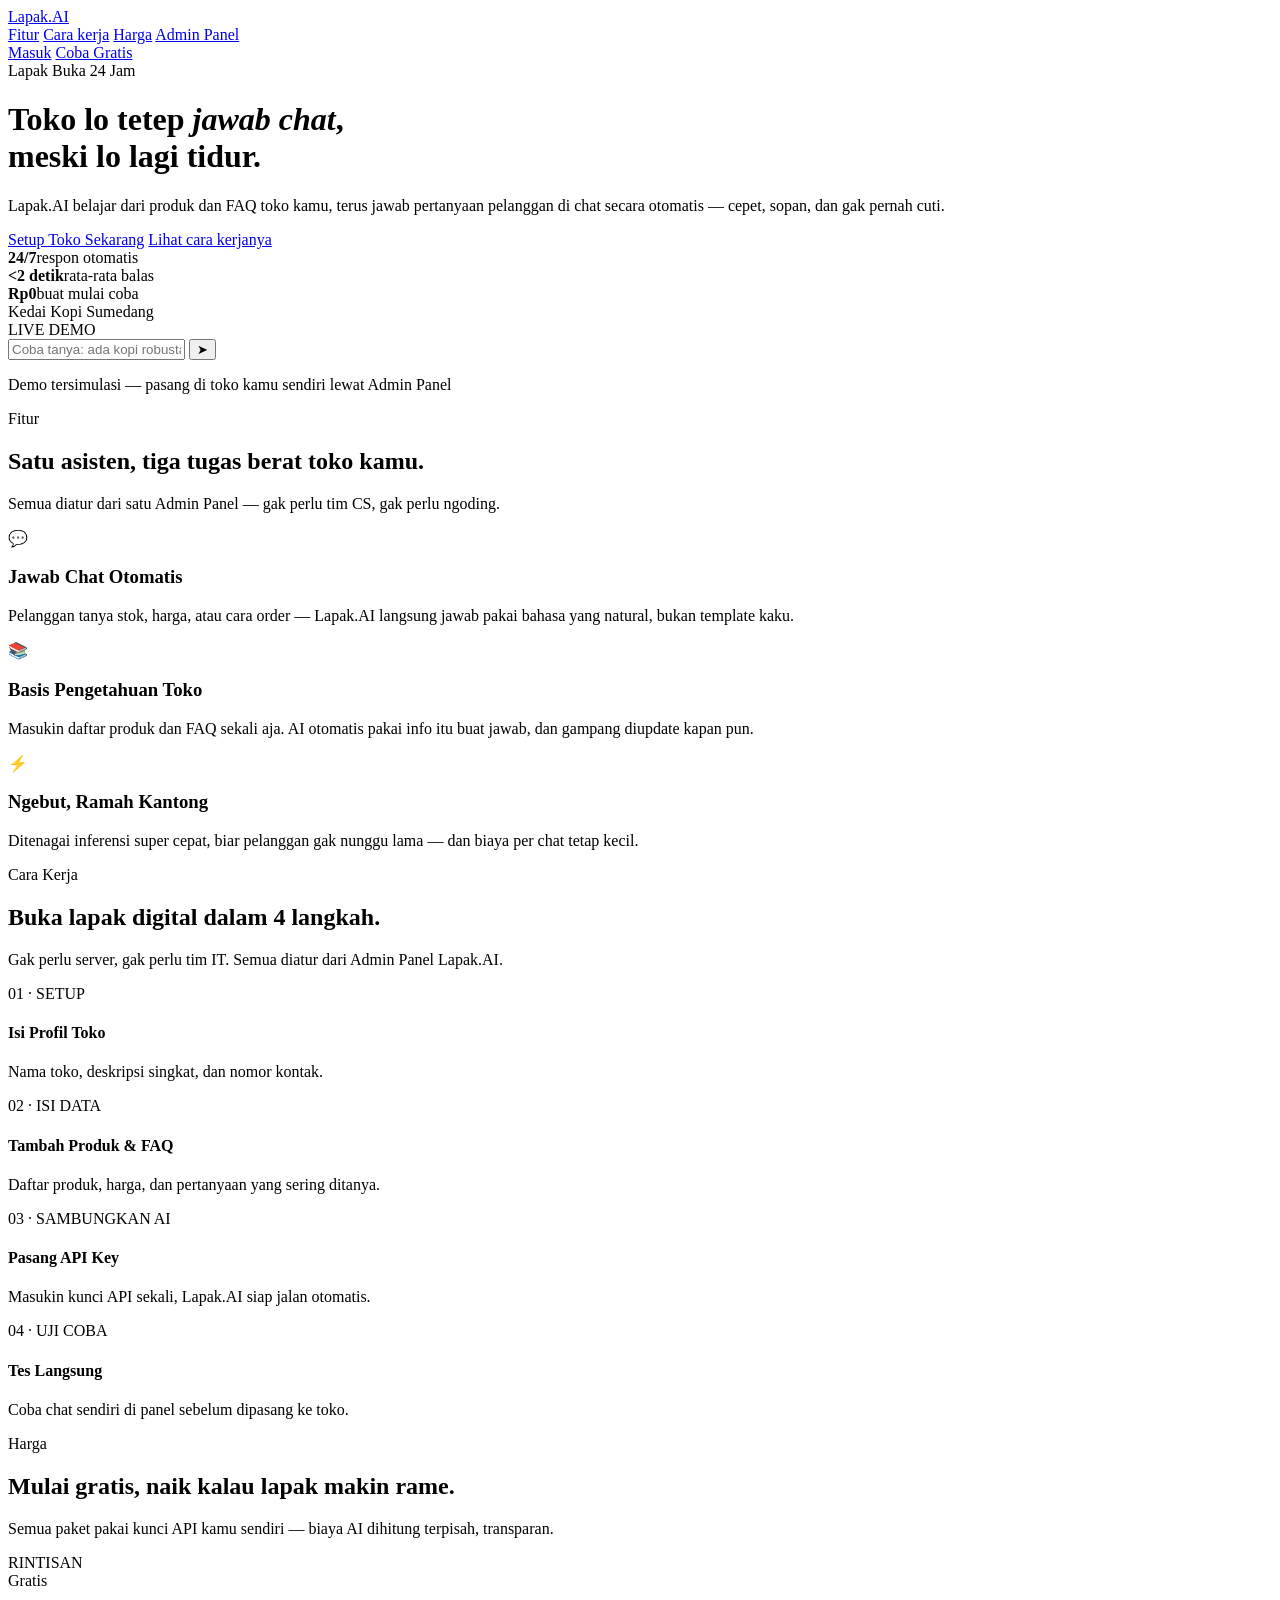
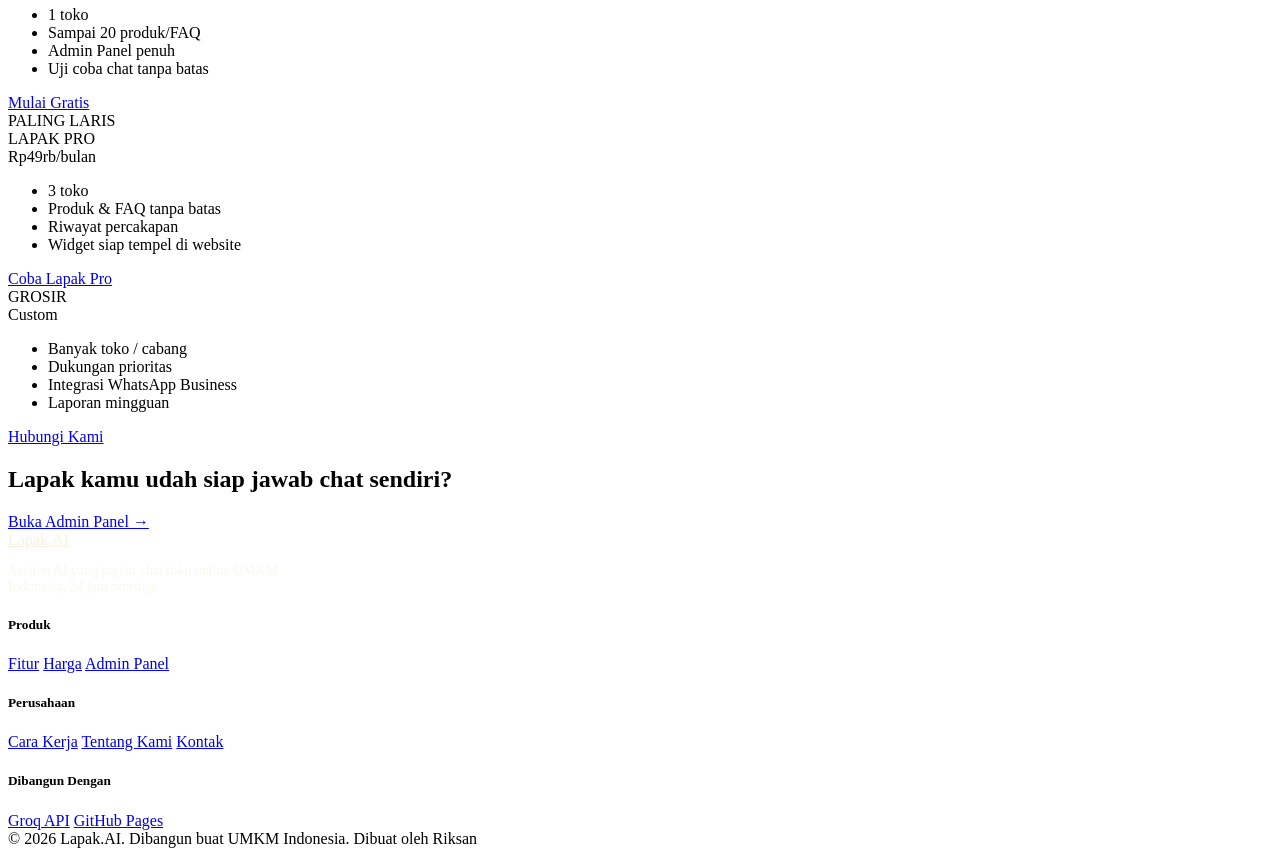
==== index.html @ 5f72999f "Create index.html" ====
<!DOCTYPE html>
<html lang="id">
<head>
<meta charset="UTF-8">
<meta name="viewport" content="width=device-width, initial-scale=1.0">
<title>Lapak.AI — Asisten AI buat Toko Online Kamu</title>
<meta name="description" content="Lapak.AI jagain chat toko online kamu 24 jam. Jawab pertanyaan pelanggan otomatis, kapan aja, tanpa perlu begadang.">
<link rel="stylesheet" href="css/style.css">
</head>
<body>

<nav class="nav">
  <div class="nav-row">
    <a href="index.html" class="brand"><span class="brand-mark"></span>Lapak.AI</a>
    <div class="nav-links">
      <a href="#fitur">Fitur</a>
      <a href="#cara-kerja">Cara kerja</a>
      <a href="#harga">Harga</a>
      <a href="admin.html">Admin Panel</a>
    </div>
    <div class="nav-cta">
      <a href="admin.html" class="btn btn-ghost btn-sm">Masuk</a>
      <a href="admin.html" class="btn btn-coral btn-sm">Coba Gratis</a>
    </div>
  </div>
</nav>

<header class="hero">
  <div class="container hero-grid">
    <div>
      <span class="eyebrow">Lapak Buka 24 Jam</span>
      <h1>Toko lo tetep <em>jawab chat</em>,<br>meski lo lagi tidur.</h1>
      <p class="hero-sub">Lapak.AI belajar dari produk dan FAQ toko kamu, terus jawab pertanyaan pelanggan di chat secara otomatis — cepet, sopan, dan gak pernah cuti.</p>
      <div class="hero-ctas">
        <a href="admin.html" class="btn btn-coral">Setup Toko Sekarang</a>
        <a href="#cara-kerja" class="btn btn-ghost">Lihat cara kerjanya</a>
      </div>
      <div class="hero-proof">
        <div><b>24/7</b>respon otomatis</div>
        <div><b>&lt;2 detik</b>rata-rata balas</div>
        <div><b>Rp0</b>buat mulai coba</div>
      </div>
    </div>

    <div class="signboard" aria-label="Demo percakapan langsung">
      <div class="signboard-head">
        <div class="signboard-title"><span class="signboard-dot"></span>Kedai Kopi Sumedang</div>
        <div class="signboard-tag">LIVE DEMO</div>
      </div>
      <div class="signboard-body" id="demoChat">
        <!-- chat lines injected by js -->
      </div>
      <div class="signboard-input">
        <input type="text" id="demoInput" placeholder="Coba tanya: ada kopi robusta gak?" autocomplete="off">
        <button id="demoSend" aria-label="Kirim">➤</button>
      </div>
      <p class="signboard-hint">Demo tersimulasi — pasang di toko kamu sendiri lewat Admin Panel</p>
    </div>
  </div>
</header>

<section id="fitur">
  <div class="container">
    <div class="section-head">
      <span class="eyebrow">Fitur</span>
      <h2>Satu asisten, tiga tugas berat toko kamu.</h2>
      <p>Semua diatur dari satu Admin Panel — gak perlu tim CS, gak perlu ngoding.</p>
    </div>
    <div class="features-grid">
      <div class="feature-card">
        <div class="feature-icon">💬</div>
        <h3>Jawab Chat Otomatis</h3>
        <p>Pelanggan tanya stok, harga, atau cara order — Lapak.AI langsung jawab pakai bahasa yang natural, bukan template kaku.</p>
      </div>
      <div class="feature-card">
        <div class="feature-icon">📚</div>
        <h3>Basis Pengetahuan Toko</h3>
        <p>Masukin daftar produk dan FAQ sekali aja. AI otomatis pakai info itu buat jawab, dan gampang diupdate kapan pun.</p>
      </div>
      <div class="feature-card">
        <div class="feature-icon">⚡</div>
        <h3>Ngebut, Ramah Kantong</h3>
        <p>Ditenagai inferensi super cepat, biar pelanggan gak nunggu lama — dan biaya per chat tetap kecil.</p>
      </div>
    </div>
  </div>
</section>

<section id="cara-kerja">
  <div class="container">
    <div class="board">
      <div class="section-head">
        <span class="eyebrow on-dark">Cara Kerja</span>
        <h2>Buka lapak digital dalam 4 langkah.</h2>
        <p>Gak perlu server, gak perlu tim IT. Semua diatur dari Admin Panel Lapak.AI.</p>
      </div>
      <div class="board-row">
        <div class="board-item">
          <div class="jam">01 · SETUP</div>
          <h4>Isi Profil Toko</h4>
          <p>Nama toko, deskripsi singkat, dan nomor kontak.</p>
        </div>
        <div class="board-item">
          <div class="jam">02 · ISI DATA</div>
          <h4>Tambah Produk & FAQ</h4>
          <p>Daftar produk, harga, dan pertanyaan yang sering ditanya.</p>
        </div>
        <div class="board-item">
          <div class="jam">03 · SAMBUNGKAN AI</div>
          <h4>Pasang API Key</h4>
          <p>Masukin kunci API sekali, Lapak.AI siap jalan otomatis.</p>
        </div>
        <div class="board-item">
          <div class="jam">04 · UJI COBA</div>
          <h4>Tes Langsung</h4>
          <p>Coba chat sendiri di panel sebelum dipasang ke toko.</p>
        </div>
      </div>
    </div>
  </div>
</section>

<section id="harga">
  <div class="container">
    <div class="section-head">
      <span class="eyebrow">Harga</span>
      <h2>Mulai gratis, naik kalau lapak makin rame.</h2>
      <p>Semua paket pakai kunci API kamu sendiri — biaya AI dihitung terpisah, transparan.</p>
    </div>
    <div class="pricing-grid">
      <div class="price-card">
        <div class="price-name">RINTISAN</div>
        <div class="price-amount">Gratis</div>
        <ul class="price-list">
          <li>1 toko</li>
          <li>Sampai 20 produk/FAQ</li>
          <li>Admin Panel penuh</li>
          <li>Uji coba chat tanpa batas</li>
        </ul>
        <a href="admin.html" class="btn btn-ghost">Mulai Gratis</a>
      </div>
      <div class="price-card featured">
        <span class="price-badge">PALING LARIS</span>
        <div class="price-name">LAPAK PRO</div>
        <div class="price-amount">Rp49rb<span>/bulan</span></div>
        <ul class="price-list">
          <li>3 toko</li>
          <li>Produk & FAQ tanpa batas</li>
          <li>Riwayat percakapan</li>
          <li>Widget siap tempel di website</li>
        </ul>
        <a href="admin.html" class="btn btn-coral">Coba Lapak Pro</a>
      </div>
      <div class="price-card">
        <div class="price-name">GROSIR</div>
        <div class="price-amount">Custom</div>
        <ul class="price-list">
          <li>Banyak toko / cabang</li>
          <li>Dukungan prioritas</li>
          <li>Integrasi WhatsApp Business</li>
          <li>Laporan mingguan</li>
        </ul>
        <a href="admin.html" class="btn btn-ghost">Hubungi Kami</a>
      </div>
    </div>
  </div>
</section>

<section>
  <div class="container">
    <div class="cta-banner">
      <h2>Lapak kamu udah siap jawab chat sendiri?</h2>
      <a href="admin.html" class="btn btn-ghost">Buka Admin Panel →</a>
    </div>
  </div>
</section>

<footer>
  <div class="container">
    <div class="footer-grid">
      <div>
        <a href="index.html" class="brand" style="color:#F7F1E4;margin-bottom:14px;"><span class="brand-mark"></span>Lapak.AI</a>
        <p style="color:rgba(247,241,228,.6);font-size:14px;max-width:280px;">Asisten AI yang jagain chat toko online UMKM Indonesia, 24 jam nonstop.</p>
      </div>
      <div>
        <h5>Produk</h5>
        <a href="#fitur">Fitur</a>
        <a href="#harga">Harga</a>
        <a href="admin.html">Admin Panel</a>
      </div>
      <div>
        <h5>Perusahaan</h5>
        <a href="#cara-kerja">Cara Kerja</a>
        <a href="#">Tentang Kami</a>
        <a href="#">Kontak</a>
      </div>
      <div>
        <h5>Dibangun Dengan</h5>
        <a href="#">Groq API</a>
        <a href="#">GitHub Pages</a>
      </div>
    </div>
    <div class="footer-bottom">
      <span>©️ 2026 Lapak.AI. Dibangun buat UMKM Indonesia.</span>
      <span>Dibuat oleh Riksan</span>
    </div>
  </div>
</footer>

<script src="js/main.js"></script>
</body>
</html>
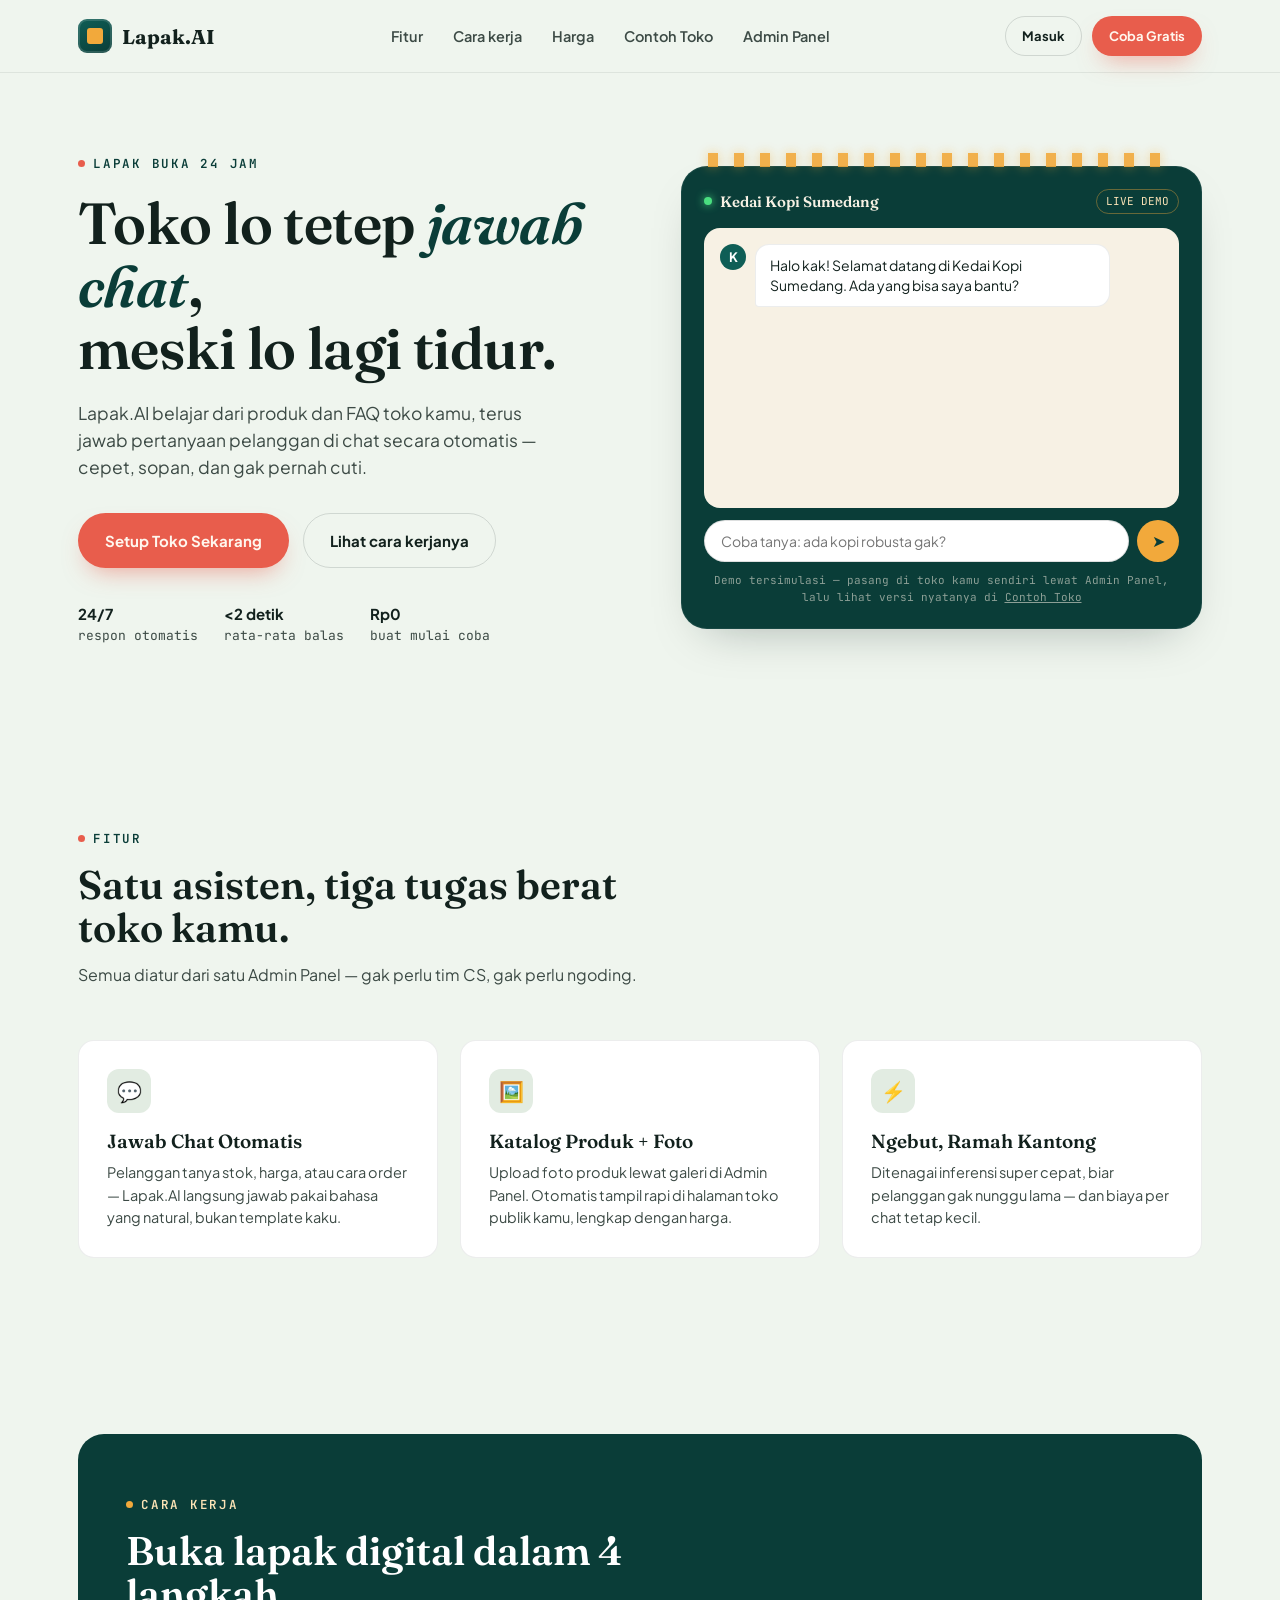
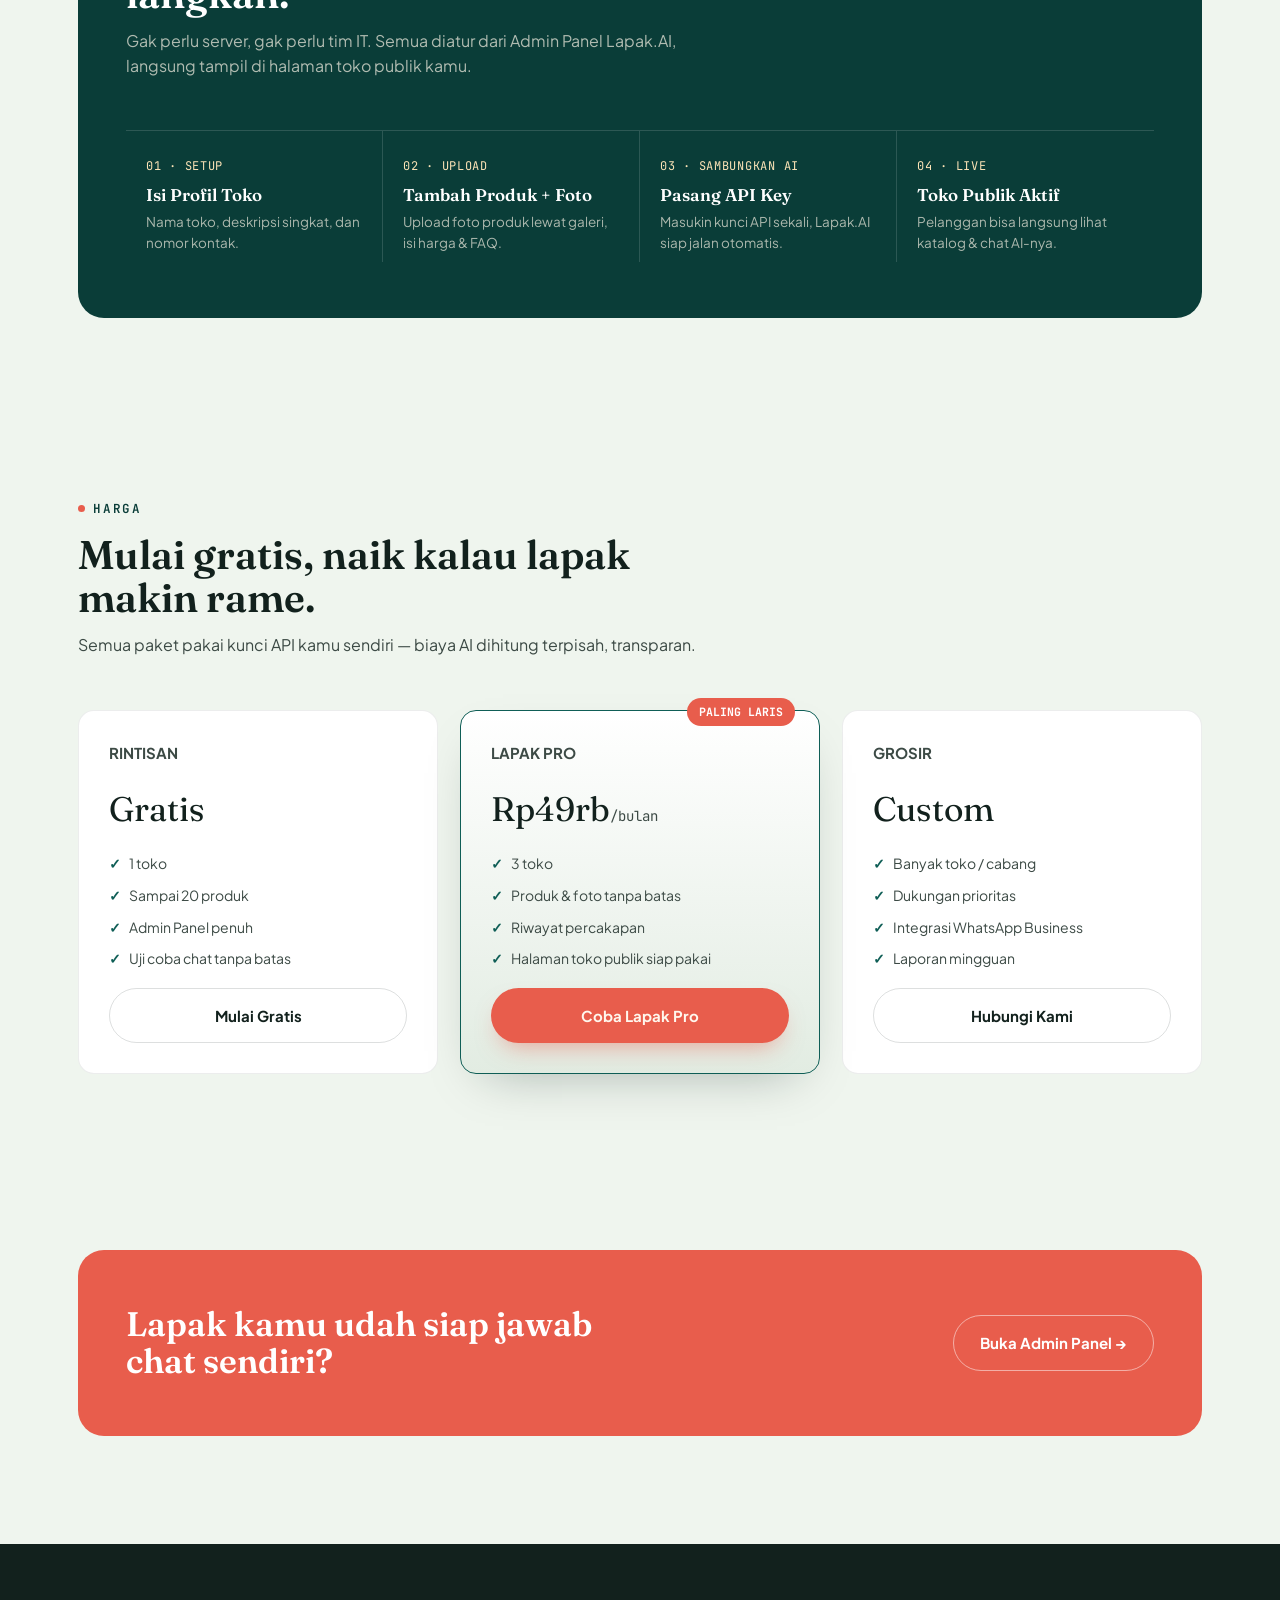
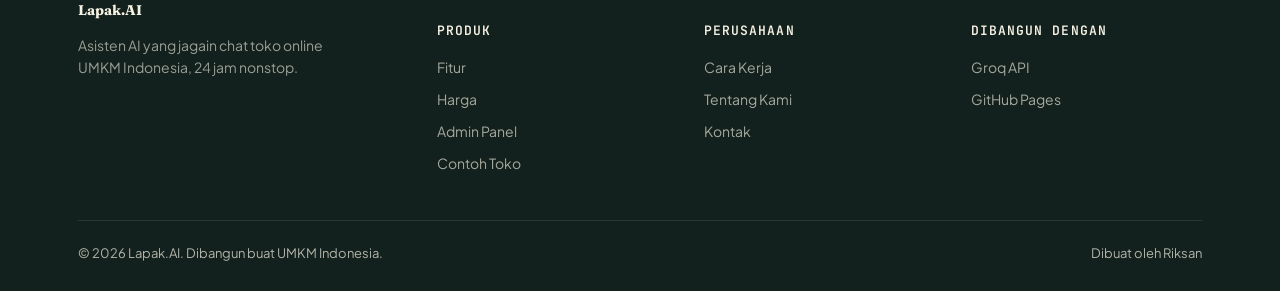
==== commit 5f1f133f: "Update index.html" ====
--- a/index.html
+++ b/index.html
@@ -16,6 +16,7 @@
       <a href="#fitur">Fitur</a>
       <a href="#cara-kerja">Cara kerja</a>
       <a href="#harga">Harga</a>
+      <a href="toko.html">Contoh Toko</a>
       <a href="admin.html">Admin Panel</a>
     </div>
     <div class="nav-cta">
@@ -54,7 +55,7 @@
         <input type="text" id="demoInput" placeholder="Coba tanya: ada kopi robusta gak?" autocomplete="off">
         <button id="demoSend" aria-label="Kirim">➤</button>
       </div>
-      <p class="signboard-hint">Demo tersimulasi — pasang di toko kamu sendiri lewat Admin Panel</p>
+      <p class="signboard-hint">Demo tersimulasi — pasang di toko kamu sendiri lewat Admin Panel, lalu lihat versi nyatanya di <a href="toko.html" style="color:inherit;text-decoration:underline;">Contoh Toko</a></p>
     </div>
   </div>
 </header>
@@ -73,9 +74,9 @@
         <p>Pelanggan tanya stok, harga, atau cara order — Lapak.AI langsung jawab pakai bahasa yang natural, bukan template kaku.</p>
       </div>
       <div class="feature-card">
-        <div class="feature-icon">📚</div>
-        <h3>Basis Pengetahuan Toko</h3>
-        <p>Masukin daftar produk dan FAQ sekali aja. AI otomatis pakai info itu buat jawab, dan gampang diupdate kapan pun.</p>
+        <div class="feature-icon">🖼️</div>
+        <h3>Katalog Produk + Foto</h3>
+        <p>Upload foto produk lewat galeri di Admin Panel. Otomatis tampil rapi di halaman toko publik kamu, lengkap dengan harga.</p>
       </div>
       <div class="feature-card">
         <div class="feature-icon">⚡</div>
@@ -92,7 +93,7 @@
       <div class="section-head">
         <span class="eyebrow on-dark">Cara Kerja</span>
         <h2>Buka lapak digital dalam 4 langkah.</h2>
-        <p>Gak perlu server, gak perlu tim IT. Semua diatur dari Admin Panel Lapak.AI.</p>
+        <p>Gak perlu server, gak perlu tim IT. Semua diatur dari Admin Panel Lapak.AI, langsung tampil di halaman toko publik kamu.</p>
       </div>
       <div class="board-row">
         <div class="board-item">
@@ -101,9 +102,9 @@
           <p>Nama toko, deskripsi singkat, dan nomor kontak.</p>
         </div>
         <div class="board-item">
-          <div class="jam">02 · ISI DATA</div>
-          <h4>Tambah Produk & FAQ</h4>
-          <p>Daftar produk, harga, dan pertanyaan yang sering ditanya.</p>
+          <div class="jam">02 · UPLOAD</div>
+          <h4>Tambah Produk + Foto</h4>
+          <p>Upload foto produk lewat galeri, isi harga & FAQ.</p>
         </div>
         <div class="board-item">
           <div class="jam">03 · SAMBUNGKAN AI</div>
@@ -111,9 +112,9 @@
           <p>Masukin kunci API sekali, Lapak.AI siap jalan otomatis.</p>
         </div>
         <div class="board-item">
-          <div class="jam">04 · UJI COBA</div>
-          <h4>Tes Langsung</h4>
-          <p>Coba chat sendiri di panel sebelum dipasang ke toko.</p>
+          <div class="jam">04 · LIVE</div>
+          <h4>Toko Publik Aktif</h4>
+          <p>Pelanggan bisa langsung lihat katalog & chat AI-nya.</p>
         </div>
       </div>
     </div>
@@ -133,7 +134,7 @@
         <div class="price-amount">Gratis</div>
         <ul class="price-list">
           <li>1 toko</li>
-          <li>Sampai 20 produk/FAQ</li>
+          <li>Sampai 20 produk</li>
           <li>Admin Panel penuh</li>
           <li>Uji coba chat tanpa batas</li>
         </ul>
@@ -145,9 +146,9 @@
         <div class="price-amount">Rp49rb<span>/bulan</span></div>
         <ul class="price-list">
           <li>3 toko</li>
-          <li>Produk & FAQ tanpa batas</li>
+          <li>Produk & foto tanpa batas</li>
           <li>Riwayat percakapan</li>
-          <li>Widget siap tempel di website</li>
+          <li>Halaman toko publik siap pakai</li>
         </ul>
         <a href="admin.html" class="btn btn-coral">Coba Lapak Pro</a>
       </div>
@@ -187,6 +188,7 @@
         <a href="#fitur">Fitur</a>
         <a href="#harga">Harga</a>
         <a href="admin.html">Admin Panel</a>
+        <a href="toko.html">Contoh Toko</a>
       </div>
       <div>
         <h5>Perusahaan</h5>
--- a/css/style.css
+++ b/css/style.css
@@ -0,0 +1,775 @@
+/* ===================================================================
+   LAPAK.AI — Design tokens
+   Palette: market-awning duotone (teal + amber string-lights + coral)
+   Type: Fraunces (display) / Plus Jakarta Sans (body) / JetBrains Mono (data)
+=================================================================== */
+
+@import url('https://fonts.googleapis.com/css2?family=Fraunces:opsz,wght@9..144,500;9..144,600;9..144,700&family=Plus+Jakarta+Sans:wght@400;500;600;700;800&family=JetBrains+Mono:wght@400;500;600&display=swap');
+
+:root{
+  --ink:        #12211D;
+  --ink-soft:   #3C4A45;
+  --teal:       #0F5E56;
+  --teal-deep:  #0A3D38;
+  --teal-bright:#1B8478;
+  --paper:      #EFF5EE;
+  --paper-dim:  #E2ECE2;
+  --amber:      #F2A93B;
+  --amber-soft: #FBE3B6;
+  --coral:      #E85D4C;
+  --coral-deep: #C8452F;
+  --line:       rgba(18,33,29,0.14);
+  --line-soft:  rgba(18,33,29,0.08);
+  --shadow:     0 20px 50px -25px rgba(10,30,26,0.35);
+
+  --font-display: 'Fraunces', Georgia, serif;
+  --font-body: 'Plus Jakarta Sans', -apple-system, sans-serif;
+  --font-mono: 'JetBrains Mono', monospace;
+
+  --radius-sm: 10px;
+  --radius-md: 16px;
+  --radius-lg: 26px;
+}
+
+*,*::before,*::after{ box-sizing:border-box; }
+html{ scroll-behavior:smooth; }
+body{
+  margin:0;
+  font-family:var(--font-body);
+  background:var(--paper);
+  color:var(--ink);
+  line-height:1.55;
+  -webkit-font-smoothing:antialiased;
+}
+img{max-width:100%;display:block;}
+a{color:inherit;}
+button{font-family:inherit;}
+
+.container{
+  max-width:1180px;
+  margin:0 auto;
+  padding:0 28px;
+}
+
+/* ---------- Utility type ---------- */
+.eyebrow{
+  font-family:var(--font-mono);
+  font-size:12.5px;
+  letter-spacing:.14em;
+  text-transform:uppercase;
+  color:var(--teal-deep);
+  display:inline-flex;
+  align-items:center;
+  gap:8px;
+  font-weight:600;
+}
+.eyebrow::before{
+  content:"";
+  width:7px;height:7px;border-radius:50%;
+  background:var(--coral);
+  display:inline-block;
+}
+.eyebrow.on-dark{ color:var(--amber-soft); }
+.eyebrow.on-dark::before{ background:var(--amber); }
+
+h1,h2,h3,h4{
+  font-family:var(--font-display);
+  font-weight:600;
+  line-height:1.08;
+  margin:0;
+  color:var(--ink);
+}
+p{ margin:0; }
+
+/* ---------- Buttons ---------- */
+.btn{
+  display:inline-flex;
+  align-items:center;
+  justify-content:center;
+  gap:8px;
+  padding:15px 26px;
+  border-radius:999px;
+  border:1px solid transparent;
+  font-weight:700;
+  font-size:15px;
+  cursor:pointer;
+  text-decoration:none;
+  transition:transform .18s ease, box-shadow .18s ease, background .18s ease;
+  white-space:nowrap;
+}
+.btn:active{ transform:translateY(1px); }
+.btn-coral{
+  background:var(--coral);
+  color:#FFF7EE;
+  box-shadow:0 12px 24px -10px rgba(232,93,76,0.55);
+}
+.btn-coral:hover{ background:var(--coral-deep); }
+.btn-ghost{
+  background:transparent;
+  border-color:var(--line);
+  color:var(--ink);
+}
+.btn-ghost:hover{ background:var(--line-soft); }
+.btn-ghost.on-dark{ border-color:rgba(255,255,255,0.28); color:#F7F1E4; }
+.btn-ghost.on-dark:hover{ background:rgba(255,255,255,0.08); }
+.btn-sm{ padding:9px 16px; font-size:13px; border-radius:999px; }
+
+/* ---------- Nav ---------- */
+.nav{
+  position:sticky; top:0; z-index:50;
+  background:rgba(239,245,238,0.86);
+  backdrop-filter:blur(10px);
+  border-bottom:1px solid var(--line-soft);
+}
+.nav-row{
+  display:flex; align-items:center; justify-content:space-between;
+  padding:16px 28px;
+  max-width:1180px; margin:0 auto;
+}
+.brand{
+  display:flex; align-items:center; gap:10px;
+  font-family:var(--font-display); font-weight:700; font-size:20px;
+  text-decoration:none; color:var(--ink);
+}
+.brand-mark{
+  width:34px; height:34px; border-radius:9px;
+  background:linear-gradient(155deg, var(--teal) 0%, var(--teal-deep) 100%);
+  position:relative; flex-shrink:0;
+  box-shadow: inset 0 0 0 2px rgba(255,255,255,0.14);
+}
+.brand-mark::after{
+  content:"";
+  position:absolute; inset:9px;
+  border-radius:3px;
+  background:var(--amber);
+}
+.nav-links{
+  display:flex; align-items:center; gap:30px;
+  font-size:14.5px; font-weight:600;
+}
+.nav-links a{ text-decoration:none; color:var(--ink-soft); }
+.nav-links a:hover{ color:var(--ink); }
+.nav-cta{ display:flex; gap:10px; align-items:center; }
+
+/* ---------- Hero ---------- */
+.hero{
+  padding:76px 0 90px;
+  position:relative;
+  overflow:hidden;
+}
+.hero-grid{
+  display:grid;
+  grid-template-columns:1.05fr 1fr;
+  gap:56px;
+  align-items:center;
+}
+.hero h1{
+  font-size:clamp(38px,5vw,58px);
+  margin:18px 0 20px;
+  letter-spacing:-0.01em;
+}
+.hero h1 em{
+  font-style:italic; color:var(--teal-deep);
+}
+.hero-sub{
+  font-size:17.5px;
+  color:var(--ink-soft);
+  max-width:480px;
+  margin-bottom:32px;
+}
+.hero-ctas{ display:flex; gap:14px; flex-wrap:wrap; margin-bottom:34px; }
+.hero-proof{
+  display:flex; gap:26px; flex-wrap:wrap;
+  font-family:var(--font-mono); font-size:13px; color:var(--ink-soft);
+}
+.hero-proof b{ font-family:var(--font-body); color:var(--ink); font-size:15px; display:block; }
+
+/* ---------- Signboard demo (signature element) ---------- */
+.signboard{
+  background:var(--teal-deep);
+  border-radius:var(--radius-lg);
+  padding:22px;
+  box-shadow:var(--shadow);
+  position:relative;
+  border:1px solid rgba(255,255,255,0.06);
+}
+.signboard::before{
+  content:"";
+  position:absolute; top:-14px; left:26px; right:26px; height:14px;
+  background:repeating-linear-gradient(90deg, var(--amber) 0 10px, transparent 10px 26px);
+  opacity:.9;
+  filter:drop-shadow(0 0 6px rgba(242,169,59,.55));
+  animation:twinkle 2.4s ease-in-out infinite;
+}
+@keyframes twinkle{
+  0%,100%{ opacity:.55; }
+  50%{ opacity:1; }
+}
+.signboard-head{
+  display:flex; align-items:center; justify-content:space-between;
+  margin-bottom:14px;
+}
+.signboard-title{
+  color:#F7F1E4; font-family:var(--font-display); font-size:15px; font-weight:600;
+  display:flex; align-items:center; gap:8px;
+}
+.signboard-dot{ width:8px;height:8px;border-radius:50%; background:#4ADE80; box-shadow:0 0 8px #4ADE80; }
+.signboard-tag{
+  font-family:var(--font-mono); font-size:11px; color:var(--amber-soft);
+  border:1px solid rgba(242,169,59,.4); padding:3px 9px; border-radius:999px;
+}
+.signboard-body{
+  background:#F7F1E4;
+  border-radius:16px;
+  padding:16px;
+  min-height:280px;
+  display:flex; flex-direction:column; gap:10px;
+}
+.chat-line{ display:flex; gap:9px; max-width:88%; }
+.chat-line.me{ align-self:flex-end; flex-direction:row-reverse; }
+.chat-bubble{
+  padding:10px 14px; border-radius:14px; font-size:14px; line-height:1.45;
+}
+.chat-line.bot .chat-bubble{ background:#fff; border:1px solid var(--line-soft); border-bottom-left-radius:4px; }
+.chat-line.me .chat-bubble{ background:var(--coral); color:#fff; border-bottom-right-radius:4px; }
+.chat-avatar{
+  width:26px;height:26px;border-radius:50%;flex-shrink:0;
+  display:flex;align-items:center;justify-content:center;
+  font-size:13px; font-weight:700;
+}
+.chat-line.bot .chat-avatar{ background:var(--teal); color:#fff; }
+.chat-line.me .chat-avatar{ background:var(--paper-dim); color:var(--ink); }
+.typing-dots{ display:inline-flex; gap:3px; align-items:center; padding:6px 4px; }
+.typing-dots span{
+  width:5px;height:5px;border-radius:50%; background:var(--ink-soft); opacity:.5;
+  animation:bounce 1.1s infinite;
+}
+.typing-dots span:nth-child(2){ animation-delay:.15s; }
+.typing-dots span:nth-child(3){ animation-delay:.3s; }
+@keyframes bounce{
+  0%,60%,100%{ transform:translateY(0); opacity:.4; }
+  30%{ transform:translateY(-4px); opacity:1; }
+}
+.signboard-input{
+  display:flex; gap:8px; margin-top:12px;
+}
+.signboard-input input{
+  flex:1; border:1px solid var(--line); border-radius:999px;
+  padding:11px 16px; font-size:14px; font-family:inherit;
+  background:#fff; color:var(--ink);
+}
+.signboard-input input:focus{ outline:2px solid var(--teal-bright); outline-offset:1px; }
+.signboard-input button{
+  width:42px;height:42px;border-radius:50%; border:none;
+  background:var(--amber); color:var(--teal-deep); font-size:16px; cursor:pointer;
+  display:flex; align-items:center; justify-content:center;
+  flex-shrink:0;
+}
+.signboard-input button:hover{ background:#e69a26; }
+.signboard-hint{
+  font-family:var(--font-mono); font-size:11px; color:rgba(247,241,228,.55);
+  text-align:center; margin-top:10px;
+}
+
+/* ---------- Sections shared ---------- */
+section{ padding:88px 0; }
+.section-head{ max-width:620px; margin-bottom:52px; }
+.section-head h2{ font-size:clamp(28px,3.4vw,40px); margin-top:14px; }
+.section-head p{ color:var(--ink-soft); font-size:16px; margin-top:14px; }
+
+/* ---------- Features ---------- */
+.features-grid{
+  display:grid; grid-template-columns:repeat(3,1fr); gap:22px;
+}
+.feature-card{
+  background:#fff; border:1px solid var(--line-soft);
+  border-radius:var(--radius-md);
+  padding:28px;
+  transition:transform .2s ease, box-shadow .2s ease;
+}
+.feature-card:hover{ transform:translateY(-4px); box-shadow:var(--shadow); }
+.feature-icon{
+  width:44px;height:44px;border-radius:12px;
+  display:flex; align-items:center; justify-content:center;
+  font-size:20px; margin-bottom:18px;
+  background:var(--paper-dim);
+}
+.feature-card h3{ font-size:19px; margin-bottom:10px; }
+.feature-card p{ color:var(--ink-soft); font-size:14.5px; }
+
+/* ---------- How it works (signage board, not numbered steps) ---------- */
+.board{
+  background:var(--teal-deep);
+  border-radius:var(--radius-lg);
+  padding:56px 48px;
+  color:#F7F1E4;
+}
+.board .section-head p{ color:rgba(247,241,228,.7); }
+.board .section-head h2{ color:#fff; }
+.board-row{
+  display:grid; grid-template-columns:repeat(4,1fr); gap:0;
+  border-top:1px solid rgba(255,255,255,.14);
+}
+.board-item{
+  padding:26px 20px 8px;
+  border-right:1px solid rgba(255,255,255,.14);
+}
+.board-item:last-child{ border-right:none; }
+.board-item .jam{ font-family:var(--font-mono); font-size:12px; color:var(--amber-soft); letter-spacing:.06em; }
+.board-item h4{ color:#fff; font-size:17px; margin:10px 0 8px; }
+.board-item p{ color:rgba(247,241,228,.68); font-size:13.5px; }
+
+/* ---------- Pricing ---------- */
+.pricing-grid{
+  display:grid; grid-template-columns:repeat(3,1fr); gap:22px;
+}
+.price-card{
+  background:#fff; border:1px solid var(--line-soft); border-radius:var(--radius-md);
+  padding:30px; display:flex; flex-direction:column; gap:18px;
+}
+.price-card.featured{
+  border-color:var(--teal); box-shadow:var(--shadow); position:relative;
+  background:linear-gradient(180deg,#fff, var(--paper-dim));
+}
+.price-badge{
+  position:absolute; top:-13px; right:24px;
+  background:var(--coral); color:#fff; font-size:11.5px; font-weight:700;
+  padding:5px 12px; border-radius:999px; font-family:var(--font-mono);
+}
+.price-name{ font-weight:700; font-size:15px; color:var(--ink-soft); }
+.price-amount{ font-family:var(--font-display); font-size:34px; }
+.price-amount span{ font-family:var(--font-mono); font-size:14px; color:var(--ink-soft); font-weight:400; }
+.price-list{ list-style:none; margin:0; padding:0; display:flex; flex-direction:column; gap:10px; font-size:14px; }
+.price-list li{ display:flex; gap:8px; align-items:flex-start; color:var(--ink-soft); }
+.price-list li::before{ content:"✓"; color:var(--teal); font-weight:700; }
+
+/* ---------- CTA banner ---------- */
+.cta-banner{
+  background:var(--coral);
+  border-radius:var(--radius-lg);
+  padding:56px 48px;
+  display:flex; align-items:center; justify-content:space-between;
+  gap:30px; flex-wrap:wrap;
+  color:#fff;
+}
+.cta-banner h2{ color:#fff; font-size:clamp(24px,3vw,34px); max-width:480px; }
+.cta-banner .btn-ghost{ border-color:rgba(255,255,255,.5); color:#fff; }
+.cta-banner .btn-ghost:hover{ background:rgba(255,255,255,.14); }
+
+/* ---------- Footer ---------- */
+footer{
+  background:var(--ink);
+  color:rgba(247,241,228,.7);
+  padding:56px 0 28px;
+  margin-top:20px;
+}
+.footer-grid{
+  display:grid; grid-template-columns:1.4fr repeat(3,1fr); gap:36px;
+  padding-bottom:36px; border-bottom:1px solid rgba(255,255,255,.1);
+}
+.footer-grid h5{
+  color:#F7F1E4; font-size:13px; text-transform:uppercase; letter-spacing:.08em;
+  font-family:var(--font-mono); margin-bottom:16px; font-weight:600;
+}
+.footer-grid a{ display:block; color:rgba(247,241,228,.65); text-decoration:none; font-size:14px; margin-bottom:10px; }
+.footer-grid a:hover{ color:#fff; }
+.footer-bottom{
+  display:flex; justify-content:space-between; align-items:center;
+  padding-top:22px; font-size:13px; flex-wrap:wrap; gap:10px;
+}
+
+/* ---------- Responsive ---------- */
+@media (max-width: 900px){
+  .hero-grid{ grid-template-columns:1fr; }
+  .features-grid, .pricing-grid{ grid-template-columns:1fr; }
+  .board-row{ grid-template-columns:1fr 1fr; }
+  .board-item{ border-right:none; border-bottom:1px solid rgba(255,255,255,.14); }
+  .nav-links{ display:none; }
+  .footer-grid{ grid-template-columns:1fr 1fr; }
+}
+@media (prefers-reduced-motion: reduce){
+  *{ animation-duration:0.001ms !important; animation-iteration-count:1 !important; transition-duration:0.001ms !important; }
+}
+
+/* ===================================================================
+   ADMIN PANEL
+=================================================================== */
+.admin-shell{
+  display:grid;
+  grid-template-columns:260px 1fr;
+  min-height:100vh;
+}
+.admin-sidebar{
+  background:var(--teal-deep);
+  color:#F7F1E4;
+  padding:26px 20px;
+  display:flex; flex-direction:column;
+  position:sticky; top:0; height:100vh;
+}
+.admin-sidebar .brand{ color:#fff; margin-bottom:34px; }
+.admin-nav{ display:flex; flex-direction:column; gap:4px; flex:1; }
+.admin-nav button{
+  display:flex; align-items:center; gap:11px;
+  padding:11px 14px; border-radius:10px;
+  background:transparent; border:none; color:rgba(247,241,228,.75);
+  font-size:14.5px; font-weight:600; text-align:left; cursor:pointer;
+  transition:background .15s ease, color .15s ease;
+}
+.admin-nav button:hover{ background:rgba(255,255,255,.06); color:#fff; }
+.admin-nav button.active{ background:rgba(255,255,255,.12); color:#fff; }
+.admin-nav .ic{ width:18px; text-align:center; }
+.admin-sidebar-foot{
+  font-family:var(--font-mono); font-size:11.5px; color:rgba(247,241,228,.45);
+  padding-top:18px; border-top:1px solid rgba(255,255,255,.1);
+}
+.view-store-link{
+  display:flex; align-items:center; gap:8px;
+  color:var(--amber-soft); text-decoration:none; font-size:13.5px; font-weight:700;
+  padding:11px 14px; border-radius:10px; border:1px solid rgba(242,169,59,.35);
+  margin-top:10px;
+}
+.view-store-link:hover{ background:rgba(242,169,59,.1); }
+.view-store-link.disabled{ opacity:.45; pointer-events:none; }
+.logout-btn{
+  margin-top:10px; background:transparent; border:1px solid rgba(255,255,255,.18);
+  color:rgba(247,241,228,.8); border-radius:10px; padding:10px 14px;
+  font-size:13.5px; font-weight:600; cursor:pointer;
+}
+.logout-btn:hover{ background:rgba(255,255,255,.06); color:#fff; }
+
+.admin-main{ background:var(--paper); padding:34px 40px 80px; overflow-y:auto; }
+.admin-topbar{
+  display:flex; align-items:center; justify-content:space-between;
+  margin-bottom:30px; flex-wrap:wrap; gap:14px;
+}
+.admin-topbar h2{ font-size:26px; }
+.admin-topbar p{ color:var(--ink-soft); font-size:14.5px; margin-top:6px; }
+
+.panel{
+  background:#fff; border:1px solid var(--line-soft); border-radius:var(--radius-md);
+  padding:26px; margin-bottom:22px;
+}
+.panel h3{ font-size:17px; margin-bottom:4px; }
+.panel-sub{ color:var(--ink-soft); font-size:13.5px; margin-bottom:20px; }
+
+.stat-grid{ display:grid; grid-template-columns:repeat(4,1fr); gap:18px; margin-bottom:8px; }
+.stat-card{
+  background:#fff; border:1px solid var(--line-soft); border-radius:var(--radius-md);
+  padding:22px;
+}
+.stat-card .label{ font-family:var(--font-mono); font-size:11.5px; text-transform:uppercase; letter-spacing:.06em; color:var(--ink-soft); }
+.stat-card .value{ font-family:var(--font-display); font-size:30px; margin-top:8px; }
+.stat-card .delta{ font-size:12.5px; color:var(--teal); margin-top:6px; font-weight:600; }
+
+.field{ margin-bottom:18px; }
+.field label{ display:block; font-size:13.5px; font-weight:700; margin-bottom:7px; }
+.field .hint{ font-size:12.5px; color:var(--ink-soft); margin-top:6px; }
+.field input[type=text], .field input[type=password], .field input[type=tel], .field input[type=number], .field textarea, .field select{
+  width:100%; padding:12px 14px; border:1px solid var(--line); border-radius:10px;
+  font-family:inherit; font-size:14.5px; background:var(--paper); color:var(--ink);
+}
+.field textarea{ resize:vertical; min-height:80px; }
+.field-row{ display:grid; grid-template-columns:1fr 1fr; gap:16px; }
+
+.kb-item{
+  border:1px solid var(--line-soft); border-radius:12px; padding:16px; margin-bottom:12px;
+  display:grid; grid-template-columns:1fr 1fr auto; gap:14px; align-items:start;
+}
+.kb-item input, .kb-item textarea{
+  width:100%; border:1px solid var(--line); border-radius:8px; padding:9px 11px;
+  font-family:inherit; font-size:14px; background:var(--paper);
+}
+.kb-remove{
+  background:transparent; border:1px solid var(--line); color:var(--coral-deep);
+  border-radius:8px; padding:8px 12px; cursor:pointer; font-size:13px; font-weight:600; height:fit-content;
+}
+.kb-remove:hover{ background:rgba(232,93,76,.08); }
+
+.badge{
+  display:inline-flex; align-items:center; gap:6px;
+  font-family:var(--font-mono); font-size:12px; font-weight:600;
+  padding:5px 11px; border-radius:999px;
+}
+.badge.ok{ background:#DCF3E7; color:#0F6B3F; }
+.badge.warn{ background:var(--amber-soft); color:#8A5A0A; }
+
+.prompt-preview{
+  background:var(--ink); color:#DCE7DF; font-family:var(--font-mono); font-size:12.5px;
+  padding:18px; border-radius:12px; white-space:pre-wrap; line-height:1.6; max-height:260px; overflow-y:auto;
+}
+
+.test-chat{
+  display:flex; flex-direction:column; height:420px;
+  border:1px solid var(--line-soft); border-radius:12px; overflow:hidden;
+}
+.test-chat-body{ flex:1; padding:16px; overflow-y:auto; background:var(--paper); display:flex; flex-direction:column; gap:10px; }
+.test-chat-input{ display:flex; gap:10px; padding:12px; border-top:1px solid var(--line-soft); background:#fff; }
+.test-chat-input input{ flex:1; border:1px solid var(--line); border-radius:999px; padding:11px 16px; font-family:inherit; }
+
+.section-tab{ display:none; }
+.section-tab.active{ display:block; }
+
+@media (max-width: 880px){
+  .admin-shell{ grid-template-columns:1fr; }
+  .admin-sidebar{ position:relative; height:auto; }
+  .stat-grid{ grid-template-columns:1fr 1fr; }
+  .kb-item{ grid-template-columns:1fr; }
+  .field-row{ grid-template-columns:1fr; }
+}
+
+/* ---------- Focus ---------- */
+a:focus-visible, button:focus-visible, input:focus-visible, textarea:focus-visible, select:focus-visible{
+  outline:2px solid var(--teal-bright); outline-offset:2px;
+}
+
+/* ===================================================================
+   ADMIN AUTH SCREEN
+=================================================================== */
+.auth-screen{
+  min-height:100vh; display:flex; align-items:center; justify-content:center;
+  background:var(--teal-deep);
+  background-image:
+    repeating-linear-gradient(90deg, var(--amber) 0 8px, transparent 8px 22px);
+  background-size:100% 3px;
+  background-position:top left, bottom left;
+  background-repeat:no-repeat;
+  padding:24px;
+}
+.auth-card{
+  width:100%; max-width:380px;
+  background:var(--paper);
+  border-radius:var(--radius-lg);
+  padding:36px 32px;
+  box-shadow:var(--shadow);
+  display:flex; flex-direction:column;
+}
+.auth-card h2{ font-size:24px; margin-bottom:8px; }
+.auth-sub{ color:var(--ink-soft); font-size:14px; margin-bottom:24px; }
+.auth-error{
+  color:var(--coral-deep); font-size:13px; font-weight:600;
+  background:rgba(232,93,76,.1); border-radius:8px; padding:9px 12px; margin-bottom:14px;
+}
+.auth-note{
+  font-size:12px; color:var(--ink-soft); text-align:center; margin-top:16px; line-height:1.5;
+}
+
+/* ===================================================================
+   PRODUCT EDITOR (Admin — photo gallery + fields)
+=================================================================== */
+.product-editor{
+  background:#fff; border:1px solid var(--line-soft); border-radius:var(--radius-md);
+  padding:20px; margin-bottom:16px;
+  display:grid; grid-template-columns:220px 1fr; gap:20px;
+}
+.product-editor-photos{ min-width:0; }
+.thumb-grid{ display:grid; grid-template-columns:1fr 1fr; gap:8px; }
+.thumb{
+  position:relative; border-radius:10px; overflow:hidden; aspect-ratio:1/1;
+  border:1px solid var(--line-soft);
+}
+.thumb img{ width:100%; height:100%; object-fit:cover; }
+.thumb-remove{
+  position:absolute; top:4px; right:4px; width:22px; height:22px; border-radius:50%;
+  background:rgba(18,33,29,.72); color:#fff; border:none; cursor:pointer;
+  font-size:12px; display:flex; align-items:center; justify-content:center;
+}
+.thumb-remove:hover{ background:var(--coral-deep); }
+
+.dropzone{
+  aspect-ratio:1/1; border-radius:10px;
+  border:1.5px dashed var(--line); background:var(--paper);
+  display:flex; flex-direction:column; align-items:center; justify-content:center;
+  gap:6px; cursor:pointer; text-align:center; padding:10px;
+  font-size:11.5px; font-weight:600; color:var(--ink-soft);
+  transition:border-color .15s ease, background .15s ease;
+}
+.dropzone .dz-icon{ font-size:20px; }
+.dropzone.dragover{ border-color:var(--teal-bright); background:var(--paper-dim); color:var(--teal-deep); }
+.dropzone.dz-busy{ opacity:.55; pointer-events:none; }
+.dropzone-sm{ font-size:11px; }
+
+.product-editor-fields .field{ margin-bottom:14px; }
+.stock-toggle{
+  display:flex; align-items:center; gap:8px; font-size:13.5px; font-weight:600;
+  padding:12px 14px; border:1px solid var(--line); border-radius:10px; background:var(--paper);
+  width:100%; cursor:pointer;
+}
+.stock-toggle input{ width:auto; }
+
+@media (max-width: 620px){
+  .product-editor{ grid-template-columns:1fr; }
+}
+
+/* ===================================================================
+   PUBLIC STOREFRONT (toko.html)
+=================================================================== */
+.store-body{ background:var(--paper); }
+
+.empty-store{
+  min-height:100vh; display:flex; align-items:center; justify-content:center; padding:24px;
+}
+.empty-store-card{
+  max-width:420px; text-align:center; background:#fff; border-radius:var(--radius-lg);
+  padding:44px 34px; box-shadow:var(--shadow);
+}
+.empty-store-card h2{ font-size:22px; margin-bottom:12px; }
+.empty-store-card p{ color:var(--ink-soft); font-size:14.5px; margin-bottom:24px; }
+
+.store-header{
+  background:var(--teal-deep); color:#F7F1E4; padding:56px 0 44px; position:relative;
+}
+.store-header::after{
+  content:""; position:absolute; bottom:0; left:0; right:0; height:10px;
+  background:repeating-linear-gradient(90deg, var(--amber) 0 10px, transparent 10px 26px);
+  opacity:.85;
+}
+.store-header-inner h1{ color:#fff; font-size:clamp(30px,4vw,44px); margin:12px 0 12px; }
+.store-desc{ color:rgba(247,241,228,.75); font-size:15.5px; max-width:560px; margin-bottom:20px; }
+.store-badges{ display:flex; gap:10px; flex-wrap:wrap; }
+.store-badge{
+  display:inline-flex; align-items:center; gap:6px;
+  font-size:13px; font-weight:600; padding:8px 14px; border-radius:999px;
+  background:rgba(255,255,255,.1); color:#F7F1E4; text-decoration:none;
+  border:1px solid rgba(255,255,255,.16);
+}
+.store-badge-wa{ background:#25D366; color:#08351d; border-color:transparent; }
+.store-badge-wa:hover{ background:#1fbd5a; }
+
+.store-section{ padding:52px 0; }
+.store-section-head{
+  display:flex; align-items:center; justify-content:space-between; flex-wrap:wrap; gap:14px;
+  margin-bottom:26px;
+}
+.store-section-head h2{ font-size:26px; }
+.search-bar{
+  border:1px solid var(--line); border-radius:999px; padding:11px 18px;
+  font-family:inherit; font-size:14px; background:#fff; min-width:220px;
+}
+.search-bar:focus{ outline:2px solid var(--teal-bright); outline-offset:1px; }
+
+.product-grid{
+  display:grid; grid-template-columns:repeat(auto-fill, minmax(220px,1fr)); gap:20px;
+}
+.product-card{
+  background:#fff; border:1px solid var(--line-soft); border-radius:var(--radius-md);
+  overflow:hidden; transition:transform .18s ease, box-shadow .18s ease;
+}
+.product-card:hover{ transform:translateY(-4px); box-shadow:var(--shadow); }
+.product-photo{
+  width:100%; aspect-ratio:1/1; border:none; padding:0; cursor:pointer;
+  background:var(--paper-dim); position:relative; display:block;
+}
+.product-photo img{ width:100%; height:100%; object-fit:cover; }
+.product-photo:disabled{ cursor:default; }
+.no-photo{
+  position:absolute; inset:0; display:flex; align-items:center; justify-content:center;
+  font-size:12.5px; color:var(--ink-soft); font-weight:600;
+}
+.product-photo-count{
+  position:absolute; bottom:8px; right:8px; background:rgba(18,33,29,.7); color:#fff;
+  font-size:11px; padding:3px 8px; border-radius:999px; font-family:var(--font-mono);
+}
+.stock-flag{
+  position:absolute; top:8px; left:8px; background:var(--coral); color:#fff;
+  font-size:10.5px; font-weight:700; padding:4px 9px; border-radius:999px;
+  text-transform:uppercase; letter-spacing:.03em;
+}
+.product-body{ padding:16px; }
+.cat-tag{
+  font-family:var(--font-mono); font-size:10.5px; text-transform:uppercase; letter-spacing:.06em;
+  color:var(--teal); font-weight:700;
+}
+.product-body h3{ font-size:16.5px; margin:6px 0 6px; }
+.product-body p{
+  color:var(--ink-soft); font-size:13px; margin-bottom:12px;
+  display:-webkit-box; -webkit-line-clamp:2; -webkit-box-orient:vertical; overflow:hidden;
+}
+.price-tag{
+  font-family:var(--font-mono); font-weight:700; font-size:15px; color:var(--coral-deep);
+}
+
+/* Lightbox */
+.lightbox{
+  position:fixed; inset:0; background:rgba(10,20,17,.92); z-index:200;
+  display:none; align-items:center; justify-content:center;
+}
+.lightbox.open{ display:flex; }
+.lightbox img{ max-width:80vw; max-height:80vh; border-radius:12px; }
+.lightbox-close{
+  position:absolute; top:22px; right:26px; background:none; border:none; color:#fff;
+  font-size:22px; cursor:pointer;
+}
+.lightbox-nav{
+  position:absolute; top:50%; transform:translateY(-50%); background:rgba(255,255,255,.12);
+  border:none; color:#fff; width:44px; height:44px; border-radius:50%; font-size:24px; cursor:pointer;
+}
+.lightbox-nav:hover{ background:rgba(255,255,255,.22); }
+.lightbox-prev{ left:20px; }
+.lightbox-next{ right:20px; }
+.lightbox-counter{
+  position:absolute; bottom:22px; left:50%; transform:translateX(-50%);
+  font-family:var(--font-mono); color:rgba(255,255,255,.75); font-size:12.5px;
+}
+
+/* FAQ accordion */
+.faq-accordion{ display:flex; flex-direction:column; gap:10px; max-width:760px; }
+.faq-item{ background:#fff; border:1px solid var(--line-soft); border-radius:12px; overflow:hidden; }
+.faq-q{
+  width:100%; display:flex; align-items:center; justify-content:space-between;
+  background:none; border:none; padding:16px 18px; text-align:left; cursor:pointer;
+  font-size:14.5px; font-weight:700; color:var(--ink);
+}
+.faq-caret{ transition:transform .18s ease; color:var(--ink-soft); }
+.faq-item.open .faq-caret{ transform:rotate(180deg); }
+.faq-a{ max-height:0; overflow:hidden; transition:max-height .2s ease; }
+.faq-item.open .faq-a{ max-height:200px; }
+.faq-a p{ padding:0 18px 16px; color:var(--ink-soft); font-size:13.5px; line-height:1.6; }
+
+.store-footer{
+  border-top:1px solid var(--line-soft); padding:26px 0; margin-top:20px;
+  text-align:center; font-size:13px; color:var(--ink-soft);
+}
+.store-footer a{ color:var(--teal); font-weight:700; text-decoration:none; }
+
+/* Floating chat widget */
+.chat-fab{
+  position:fixed; bottom:24px; right:24px; z-index:150;
+  width:58px; height:58px; border-radius:50%; border:none; cursor:pointer;
+  background:var(--coral); color:#fff; font-size:24px;
+  box-shadow:0 14px 30px -12px rgba(232,93,76,.6);
+  display:flex; align-items:center; justify-content:center;
+  animation:fabPulse 2.6s ease-in-out infinite;
+}
+@keyframes fabPulse{
+  0%,100%{ box-shadow:0 14px 30px -12px rgba(232,93,76,.6); }
+  50%{ box-shadow:0 14px 34px -8px rgba(232,93,76,.85); }
+}
+.chat-panel{
+  position:fixed; bottom:94px; right:24px; z-index:150;
+  width:min(360px, calc(100vw - 32px)); height:min(520px, calc(100vh - 140px));
+  background:#F7F1E4; border-radius:18px; box-shadow:var(--shadow);
+  display:flex; flex-direction:column; overflow:hidden;
+  transform:translateY(16px) scale(.97); opacity:0; pointer-events:none;
+  transition:transform .18s ease, opacity .18s ease;
+}
+.chat-panel.open{ transform:translateY(0) scale(1); opacity:1; pointer-events:auto; }
+.chat-panel-head{
+  background:var(--teal-deep); color:#fff; padding:14px 16px;
+  display:flex; align-items:center; justify-content:space-between; font-weight:700; font-size:14.5px;
+}
+.chat-panel-head button{ background:none; border:none; color:#fff; font-size:16px; cursor:pointer; }
+.chat-panel-body{ flex:1; overflow-y:auto; padding:16px; display:flex; flex-direction:column; gap:10px; }
+.chat-offline{ font-size:13px; color:var(--ink-soft); text-align:center; padding:20px 10px; }
+.chat-panel-input{ display:flex; gap:8px; padding:12px; border-top:1px solid var(--line-soft); background:#fff; }
+.chat-panel-input input{
+  flex:1; border:1px solid var(--line); border-radius:999px; padding:10px 15px;
+  font-family:inherit; font-size:13.5px;
+}
+.chat-panel-input button{
+  width:38px; height:38px; border-radius:50%; border:none; background:var(--amber);
+  color:var(--teal-deep); cursor:pointer; flex-shrink:0;
+}
+
+@media (max-width: 640px){
+  .product-editor{ grid-template-columns:1fr; }
+}
